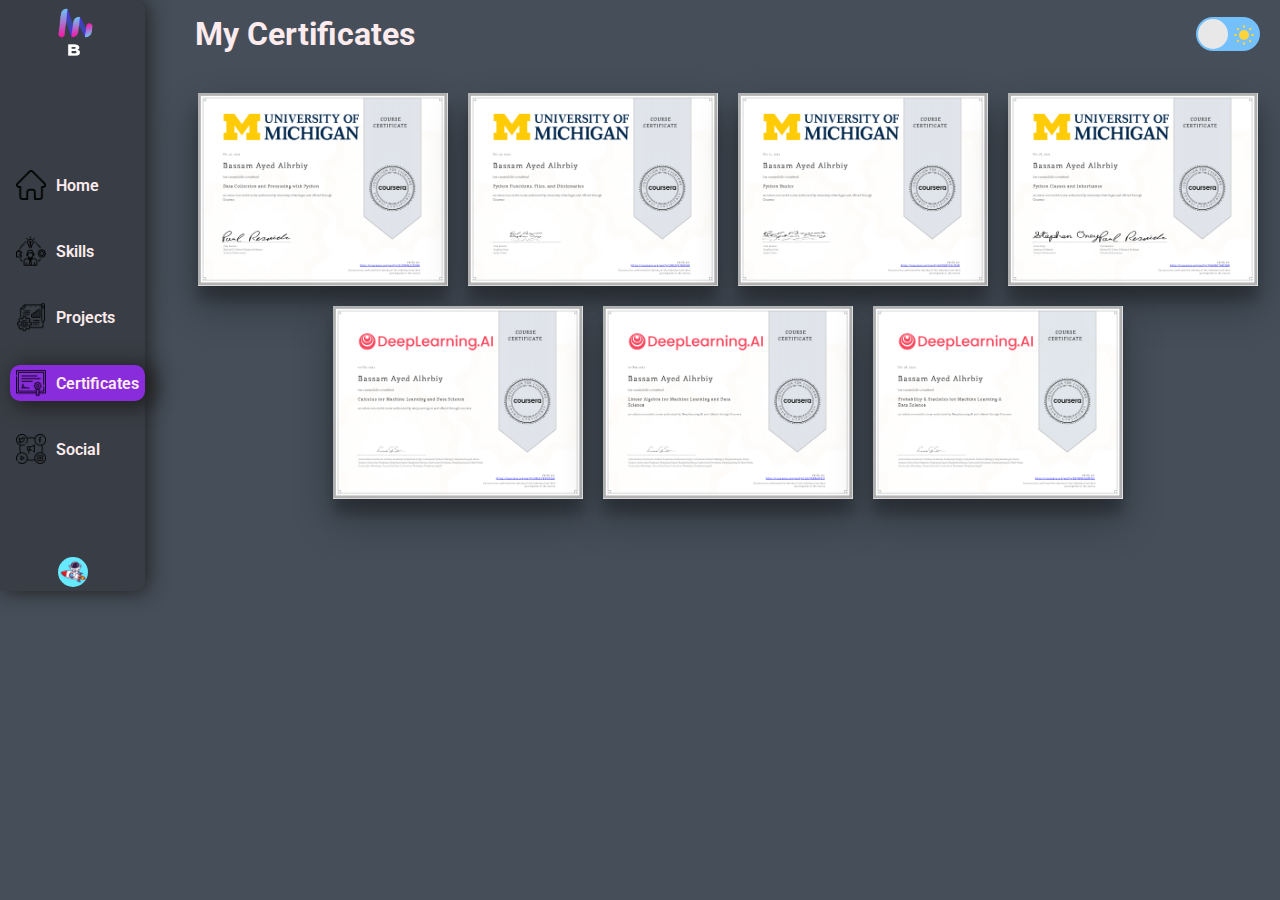
==== Certificates.html @ e795a281 "Add files via upload" ====
<!DOCTYPE html>
<html lang="en">
<head>
    <meta charset="UTF-8">
    <meta name="viewport" content="width=device-width, initial-scale=1.0">
    <!-- CSS -->
    <link rel="stylesheet" href="/css/all.min.css">
    <link rel="stylesheet" href="/css//all.css">

    <link rel="stylesheet" href="/css/Certificates.css">
    <link rel="stylesheet" href="/css/navbar.css">
    <!-- CSS -->
    <link rel="icon " type="png"
    href="/img/logo.png">
    <title>Projects</title>
</head>
<body class="dark-theme">
<!-- navbar -->
        <nav>

            <div class="logo"  >
                <img src="/img//logo.png" alt="Logo" >
            </div>

            <div class="link">
                <a href="/html/home.html">

                    <img src="/img/home.png" alt="Home">
                    <span>Home</span>

                </a>

                <a href="/html/skills.html">

                    <img src="/img/skills.png" alt="Skills">
                    <span>Skills  </span>

                </a>

                <a href="/html//project.html" >

                    <img src="/img/project.png" alt="Projects">
                    <span>Projects</span>

                </a>

                <a href="Journey" class="active">

                    <img src="/img/certificate.png" alt="Journey">
                    <span>Certificates</span>

                </a>

                <a href="/html/social.html">
    
                    <img src="/img/social-media (1).png" alt="Social">
                    <span>Social</span>
    
                </a>

            </div>

            <div class="My-img">
                <img src="/img/3800_4_07.jpg" alt="My Image">
            </div>

        </nav>
<!-- navbar -->
<main>
    <header>
        <h1>My Certificates</h1>
        <label class="switch" id="toLightMood">
            <span class="sun"><svg xmlns="http://www.w3.org/2000/svg" viewBox="0 0 24 24"><g fill="#ffd43b"><circle r="5" cy="12" cx="12"></circle><path d="m21 13h-1a1 1 0 0 1 0-2h1a1 1 0 0 1 0 2zm-17 0h-1a1 1 0 0 1 0-2h1a1 1 0 0 1 0 2zm13.66-5.66a1 1 0 0 1 -.66-.29 1 1 0 0 1 0-1.41l.71-.71a1 1 0 1 1 1.41 1.41l-.71.71a1 1 0 0 1 -.75.29zm-12.02 12.02a1 1 0 0 1 -.71-.29 1 1 0 0 1 0-1.41l.71-.66a1 1 0 0 1 1.41 1.41l-.71.71a1 1 0 0 1 -.7.24zm6.36-14.36a1 1 0 0 1 -1-1v-1a1 1 0 0 1 2 0v1a1 1 0 0 1 -1 1zm0 17a1 1 0 0 1 -1-1v-1a1 1 0 0 1 2 0v1a1 1 0 0 1 -1 1zm-5.66-14.66a1 1 0 0 1 -.7-.29l-.71-.71a1 1 0 0 1 1.41-1.41l.71.71a1 1 0 0 1 0 1.41 1 1 0 0 1 -.71.29zm12.02 12.02a1 1 0 0 1 -.7-.29l-.66-.71a1 1 0 0 1 1.36-1.36l.71.71a1 1 0 0 1 0 1.41 1 1 0 0 1 -.71.24z"></path></g></svg></span>
            <span class="moon"><svg xmlns="http://www.w3.org/2000/svg" viewBox="0 0 384 512"><path d="m223.5 32c-123.5 0-223.5 100.3-223.5 224s100 224 223.5 224c60.6 0 115.5-24.2 155.8-63.4 5-4.9 6.3-12.5 3.1-18.7s-10.1-9.7-17-8.5c-9.8 1.7-19.8 2.6-30.1 2.6-96.9 0-175.5-78.8-175.5-176 0-65.8 36-123.1 89.3-153.3 6.1-3.5 9.2-10.5 7.7-17.3s-7.3-11.9-14.3-12.5c-6.3-.5-12.6-.8-19-.8z"></path></svg></span>   
            <input type="checkbox" class="input" placeholder=".">
            <span class="slider"></span>
        </label>
    </header>


    <div class="continer">
        <div class="certificates">
            <img src="/img/Coursera 2E3QNW2LXE8M-1.png" alt="">
            <img src="/img/Coursera URXLQV7BKXHR-1.png" alt="">
            <img src="/img/Coursera 6XYKMTF3UFEW-1.png" alt="">
            <img src="/img/Coursera 7XHKWZJ54DNW-1.png" alt="">
            <img src="/img//Coursera 3N3CYE9VV5GK-1.png" alt="">
            <img src="/img/Coursera LGGQKXR64YEQ-1.png" alt="">
            <img src="/img/Coursera SBJ9BW5UMFD2-1.png" alt="">
        </div>
    </div>
    </main>
    
</body>
<script src="/js/main.js"></script>
<script src="/js/Certificates.js"></script>
</html>
---- css/Certificates.css ----
:root{
    --primary-100:#892CDC;
    --primary-200:#BC6FF1;
    --primary-300:#fdf6fd;
    --accent-100:#D9ACF5;
    --accent-200:#fff4ff;
    --text-100:#EEEEEE;
    --text-200:#FDEBED;
    --bg-100:#222831;
    --bg-200:#393E46;
    --bg-300:#454e59;
    --transition: 0.4s linear ;
    --margin-left:40px;
    --addtion:#330F53;
    --addtion1:rgba(69, 78, 89, 0.00);
    --shadow:#222;
}
.continer{
    margin: 40px 0  ;
}
.continer .certificates {
    display: flex;
    flex-wrap: wrap;
    gap: 20px;
    justify-content: center;
}
.continer .certificates img{
    width: 250px;
    box-shadow: rgba(0, 0, 0, 0.3) 0px 19px 38px, rgba(0, 0, 0, 0.22) 0px 15px 12px;
}
---- css/navbar.css ----
@import url('https://fonts.googleapis.com/css2?family=Roboto:wght@100;300;400;500;700;900&display=swap');
@import url('https://fonts.googleapis.com/css2?family=Aref+Ruqaa:wght@400;700&family=Roboto:wght@100;300;400;500;700;900&display=swap');



*{
    -webkit-box-sizing: border-box;
    -moz-box-sizing: border-box;
    -o-box-sizing: border-box;
    box-sizing: border-box;
    margin: 0;
    padding: 0;
    font-family: 'Aref Ruqaa', serif;
    font-family: 'Roboto', sans-serif;
    font-family: 'Roboto', sans-serif;
}

:root{
    --primary-100:#892CDC;
    --primary-200:#BC6FF1;
    --primary-300:#fdf6fd;
    --accent-100:#D9ACF5;
    --accent-200:#fff4ff;
    --text-100:#EEEEEE;
    --text-200:#FDEBED;
    --bg-100:#222831;
    --bg-200:#393E46;
    --bg-300:#454e59;
    --transition: 0.4s ;
    --margin-left:40px;
    --addtion:#330F53;
    --addtion1:rgba(69, 78, 89, 0.00);
    --shadow:#222;
}


.light-theme {
    --primary-100:#892CDC;
    --primary-200:#be60ff;
    --primary-300:#ffc5ff;
    --accent-100:#FFFFFF;
    --accent-200:#9b9b9b;
    --text-100:#000000;
    --text-200:#2c2c2c;
    --bg-100:#ffffff;
    --bg-200:#f5f5f5;
    --bg-300:#cccccc;
    --transition: 0.2s ;
    --margin-left: 40px;
    --addition: #724B7D;
    --addtion: #BC6FF1;
    --addtion1: rgba(69, 78, 89, 0.2);
    --shadow: #ddd;
}


a{
    text-decoration: none;
}

nav{
    width: 160px;
    background-color: var(--bg-200);
    display: flex;
    flex-direction: column;
    align-items: center;
    gap:90px;
    border-radius: 0 10px 10px 0;    
    box-shadow: 3px 1px 20px 0px var(--shadow);

}
.logo img{
    width: 84px;
    height: 73px;
}
.link{
    display: flex;
    flex-direction: column;
    gap: 30px;
}
.link a{
    display: flex;
    align-items: center;
    justify-self: center;
    margin-left: 10px;
    padding: 3px 6px;
    position: relative;
    transition: var(--transition);
}
.link img{
    width: 30px;
    height: 30px; 
    margin-right: 10px;
}
.link span{
    color: var(--text-200);
    font-weight: 600;
}

.My-img img{
    width: 30px;
    height: 30px;
    border-radius: 100%;
}
.active{
    background-color: var(--primary-100);
    border-radius: 10px;
    box-shadow: 7px 3px 19px 4px var(--shadow);
}

.link a::after{
    content: '';
    position: absolute;
    left: 0px;
    top: 39px;
    height: 2px;
    width: 0px;
    background-color: var(--text-100);
    transition: var(--transition);
}
.link a:hover::after{
    width: 100%;
}

/* Navbar */

.switch {
    font-size: 17px;
    position: relative;
    display: inline-block;
    width: 64px;
    height: 34px;
}

.switch input {
    opacity: 0;
    width: 0;
    height: 0;
}

.slider {
    position: absolute;
    cursor: pointer;
    top: 0;
    left: 0;
    right: 0;
    bottom: 0;
    background-color: #73C0FC;
    transition: .4s;
    border-radius: 30px;
}

.slider:before {
    position: absolute;
    content: "";
    height: 30px;
    width: 30px;
    border-radius: 20px;
    left: 2px;
    bottom: 2px;
    z-index: 2;
    background-color: #e8e8e8;
    transition: .4s;
}

.sun svg {
    position: absolute;
    top: 6px;
    left: 36px;
    z-index: 1;
    width: 24px;
    height: 24px;
}

.moon svg {
    fill: #73C0FC;
    position: absolute;
    top: 5px;
    left: 5px;
    z-index: 1;
    width: 24px;
    height: 24px;
}

/* .switch:hover */.sun svg {
    animation: rotate 15s linear infinite;
}

@keyframes rotate {

    0% {
    transform: rotate(0);
    }

    100% {
    transform: rotate(360deg);
    }
}

/* .switch:hover */.moon svg {
    animation: tilt 5s linear infinite;
}

@keyframes tilt {

    0% {
    transform: rotate(0deg);
    }

    25% {
    transform: rotate(-10deg);
    }

    75% {
    transform: rotate(10deg);
    }

    100% {
    transform: rotate(0deg);
    }
}

.input:checked + .slider {
    background-color: #183153;
}

.input:focus + .slider {
    box-shadow: 0 0 1px #183153;
}

.input:checked + .slider:before {
    transform: translateX(30px);
}

body{
    background-color: var(--bg-300);
    display: flex;
}
main{
    margin: 15px 20px 20px 50px;
    width: 100%;
}
main header{
    display: flex;
    align-items: center;
    justify-content: space-between;
}
main header h1{
    color: var(--text-200);
}


/*  */

@media(max-width:450px){
    .link{
        align-items: center;
    }
    .link span{
        display: none;
    }
    .link img{
        margin: 0;
    }
}
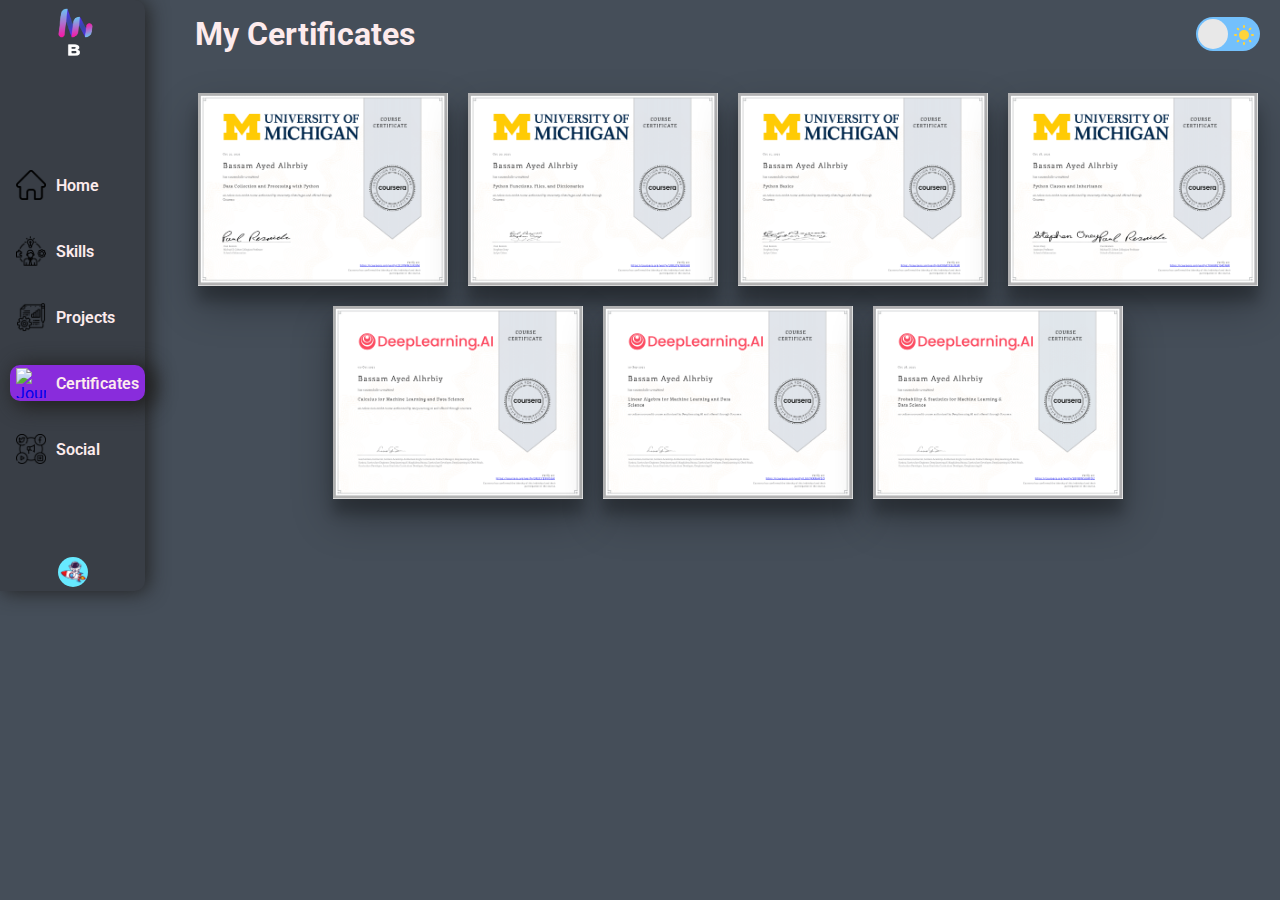
==== commit 5c58f521: "Update Certificates.html" ====
--- a/Certificates.html
+++ b/Certificates.html
@@ -23,21 +23,21 @@
             </div>
 
             <div class="link">
-                <a href="/html/home.html">
+                <a href="/index.html">
 
                     <img src="/img/home.png" alt="Home">
                     <span>Home</span>
 
                 </a>
 
-                <a href="/html/skills.html">
+                <a href="/skills.html">
 
                     <img src="/img/skills.png" alt="Skills">
                     <span>Skills  </span>
 
                 </a>
 
-                <a href="/html//project.html" >
+                <a href="/project.html" >
 
                     <img src="/img/project.png" alt="Projects">
                     <span>Projects</span>
@@ -46,12 +46,12 @@
 
                 <a href="Journey" class="active">
 
-                    <img src="/img/certificate.png" alt="Journey">
+                    <img src="/certificate.png" alt="Journey">
                     <span>Certificates</span>
 
                 </a>
 
-                <a href="/html/social.html">
+                <a href="/social.html">
     
                     <img src="/img/social-media (1).png" alt="Social">
                     <span>Social</span>
@@ -67,6 +67,7 @@
         </nav>
 <!-- navbar -->
 <main>
+    <div class="loader"></div>
     <header>
         <h1>My Certificates</h1>
         <label class="switch" id="toLightMood">
@@ -94,4 +95,4 @@
 </body>
 <script src="/js/main.js"></script>
 <script src="/js/Certificates.js"></script>
-</html>+</html>
--- a/css/Certificates.css
+++ b/css/Certificates.css
@@ -27,4 +27,45 @@
 .continer .certificates img{
     width: 250px;
     box-shadow: rgba(0, 0, 0, 0.3) 0px 19px 38px, rgba(0, 0, 0, 0.22) 0px 15px 12px;
+}
+
+
+.loader {
+    position: fixed;
+    top: 0;
+    left: 0;
+    width: 100vw;
+    height: 100vh;
+    display: flex;
+    align-items: center;
+    justify-content: center;
+    background: #333333;
+    transition: opacity 0.75s, visibility 0.75s;
+    z-index: 999;
+}
+#l7{
+    display: none;
+}
+.loader--hidden {
+    opacity: 0;
+    visibility: hidden;
+}
+
+.loader::after {
+    content: "";
+    width: 75px;
+    height: 75px;
+    border: 15px solid var(--color4);
+    border-top-color: var(--color1);
+    border-radius: 50%;
+    animation: loading 0.75s ease infinite;
+}
+
+@keyframes loading {
+    from {
+    transform: rotate(0turn);
+    }
+    to {
+        transform: rotate(1turn);
+    }
 }